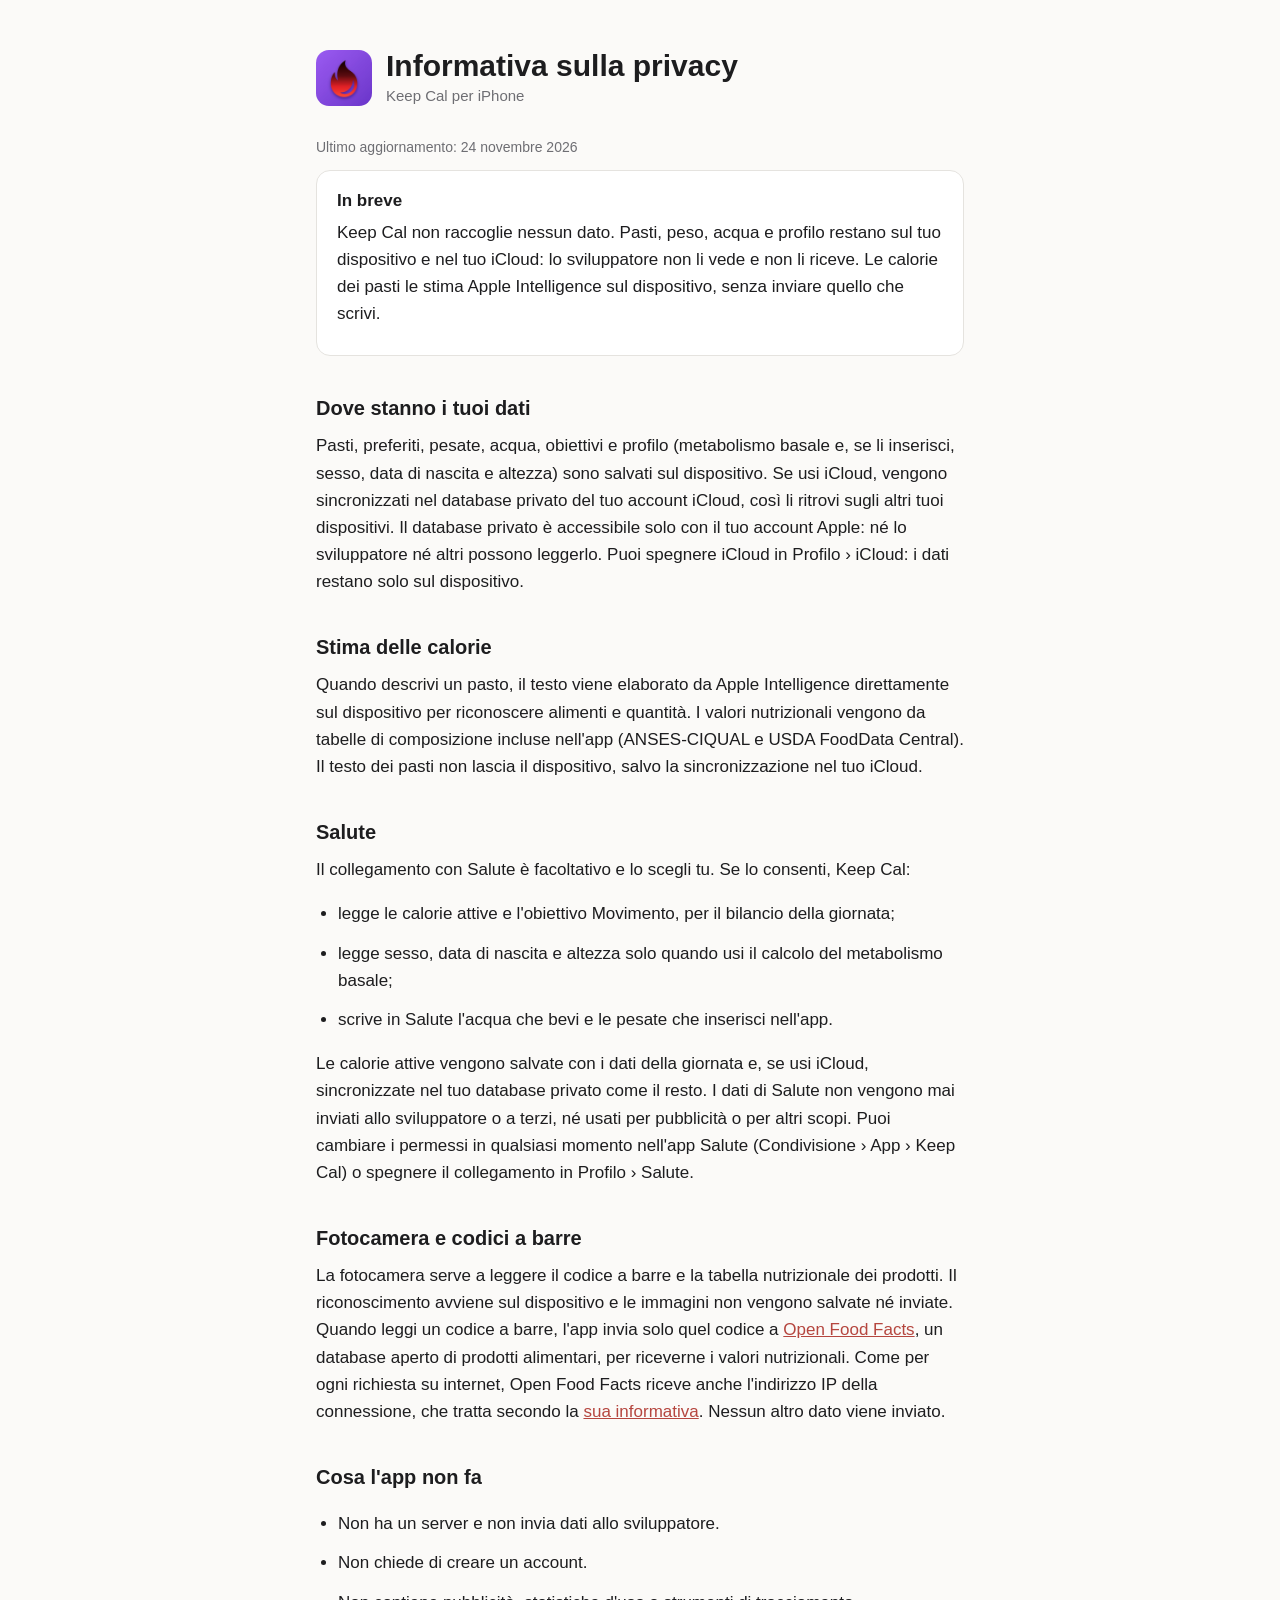
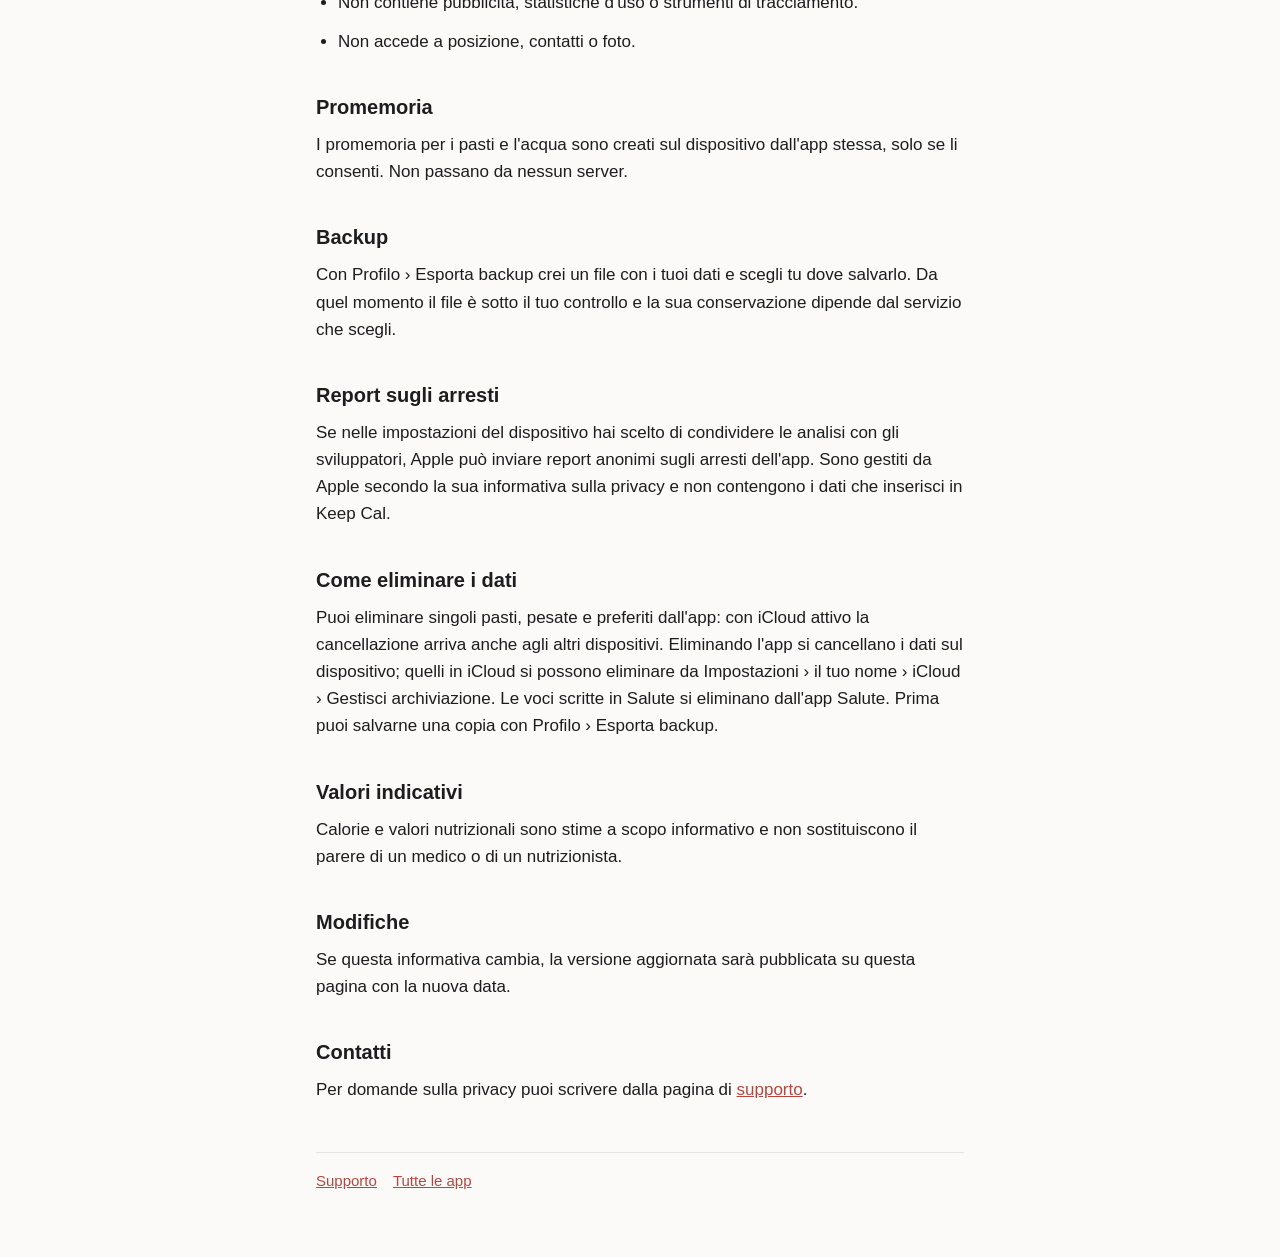
==== keepcal/privacy/index.html @ 27b0e308 "Pagine di supporto e privacy di Keep Cal Co-Authored-By: Claude Opus 5.5 <noreply@anthropic.com>" ====
<!doctype html>
<html lang="it">
<head>
<meta charset="utf-8">
<meta name="viewport" content="width=device-width, initial-scale=1">
<title>Keep Cal · Privacy</title>
<link rel="stylesheet" href="../../style.css">
</head>
<body>
<main>
  <header>
    <img src="../icon.png" alt="">
    <div>
      <h1>Informativa sulla privacy</h1>
      <p>Keep Cal per iPhone</p>
    </div>
  </header>

  <p class="updated">Ultimo aggiornamento: 24 novembre 2026</p>

  <div class="card">
    <h3>In breve</h3>
    <p>Keep Cal non raccoglie nessun dato. Pasti, peso, acqua e profilo restano sul tuo dispositivo e nel tuo iCloud: lo sviluppatore non li vede e non li riceve. Le calorie dei pasti le stima Apple Intelligence sul dispositivo, senza inviare quello che scrivi.</p>
  </div>

  <h2>Dove stanno i tuoi dati</h2>
  <p>Pasti, preferiti, pesate, acqua, obiettivi e profilo (metabolismo basale e, se li inserisci, sesso, data di nascita e altezza) sono salvati sul dispositivo. Se usi iCloud, vengono sincronizzati nel database privato del tuo account iCloud, così li ritrovi sugli altri tuoi dispositivi. Il database privato è accessibile solo con il tuo account Apple: né lo sviluppatore né altri possono leggerlo. Puoi spegnere iCloud in Profilo › iCloud: i dati restano solo sul dispositivo.</p>

  <h2>Stima delle calorie</h2>
  <p>Quando descrivi un pasto, il testo viene elaborato da Apple Intelligence direttamente sul dispositivo per riconoscere alimenti e quantità. I valori nutrizionali vengono da tabelle di composizione incluse nell'app (ANSES-CIQUAL e USDA FoodData Central). Il testo dei pasti non lascia il dispositivo, salvo la sincronizzazione nel tuo iCloud.</p>

  <h2>Salute</h2>
  <p>Il collegamento con Salute è facoltativo e lo scegli tu. Se lo consenti, Keep Cal:</p>
  <ul>
    <li>legge le calorie attive e l'obiettivo Movimento, per il bilancio della giornata;</li>
    <li>legge sesso, data di nascita e altezza solo quando usi il calcolo del metabolismo basale;</li>
    <li>scrive in Salute l'acqua che bevi e le pesate che inserisci nell'app.</li>
  </ul>
  <p>Le calorie attive vengono salvate con i dati della giornata e, se usi iCloud, sincronizzate nel tuo database privato come il resto. I dati di Salute non vengono mai inviati allo sviluppatore o a terzi, né usati per pubblicità o per altri scopi. Puoi cambiare i permessi in qualsiasi momento nell'app Salute (Condivisione › App › Keep Cal) o spegnere il collegamento in Profilo › Salute.</p>

  <h2>Fotocamera e codici a barre</h2>
  <p>La fotocamera serve a leggere il codice a barre e la tabella nutrizionale dei prodotti. Il riconoscimento avviene sul dispositivo e le immagini non vengono salvate né inviate. Quando leggi un codice a barre, l'app invia solo quel codice a <a href="https://world.openfoodfacts.org/">Open Food Facts</a>, un database aperto di prodotti alimentari, per riceverne i valori nutrizionali. Come per ogni richiesta su internet, Open Food Facts riceve anche l'indirizzo IP della connessione, che tratta secondo la <a href="https://world.openfoodfacts.org/privacy">sua informativa</a>. Nessun altro dato viene inviato.</p>

  <h2>Cosa l'app non fa</h2>
  <ul>
    <li>Non ha un server e non invia dati allo sviluppatore.</li>
    <li>Non chiede di creare un account.</li>
    <li>Non contiene pubblicità, statistiche d'uso o strumenti di tracciamento.</li>
    <li>Non accede a posizione, contatti o foto.</li>
  </ul>

  <h2>Promemoria</h2>
  <p>I promemoria per i pasti e l'acqua sono creati sul dispositivo dall'app stessa, solo se li consenti. Non passano da nessun server.</p>

  <h2>Backup</h2>
  <p>Con Profilo › Esporta backup crei un file con i tuoi dati e scegli tu dove salvarlo. Da quel momento il file è sotto il tuo controllo e la sua conservazione dipende dal servizio che scegli.</p>

  <h2>Report sugli arresti</h2>
  <p>Se nelle impostazioni del dispositivo hai scelto di condividere le analisi con gli sviluppatori, Apple può inviare report anonimi sugli arresti dell'app. Sono gestiti da Apple secondo la sua informativa sulla privacy e non contengono i dati che inserisci in Keep Cal.</p>

  <h2>Come eliminare i dati</h2>
  <p>Puoi eliminare singoli pasti, pesate e preferiti dall'app: con iCloud attivo la cancellazione arriva anche agli altri dispositivi. Eliminando l'app si cancellano i dati sul dispositivo; quelli in iCloud si possono eliminare da Impostazioni › il tuo nome › iCloud › Gestisci archiviazione. Le voci scritte in Salute si eliminano dall'app Salute. Prima puoi salvarne una copia con Profilo › Esporta backup.</p>

  <h2>Valori indicativi</h2>
  <p>Calorie e valori nutrizionali sono stime a scopo informativo e non sostituiscono il parere di un medico o di un nutrizionista.</p>

  <h2>Modifiche</h2>
  <p>Se questa informativa cambia, la versione aggiornata sarà pubblicata su questa pagina con la nuova data.</p>

  <h2>Contatti</h2>
  <p>Per domande sulla privacy puoi scrivere dalla pagina di <a href="../supporto/">supporto</a>.</p>

  <nav><a href="../supporto/">Supporto</a><a href="../../">Tutte le app</a></nav>
</main>
</body>
</html>
---- style.css ----
:root {
  --bg: #fbfaf8;
  --text: #1d1d1f;
  --muted: #6e6e73;
  --line: #e5e3df;
  --accent: #b5463f;
  --card: #ffffff;
}
@media (prefers-color-scheme: dark) {
  :root {
    --bg: #161617;
    --text: #f2f2f4;
    --muted: #a1a1a6;
    --line: #2e2e30;
    --accent: #e0726a;
    --card: #1f1f21;
  }
}
* { box-sizing: border-box; }
body {
  margin: 0;
  background: var(--bg);
  color: var(--text);
  font: 17px/1.6 -apple-system, BlinkMacSystemFont, "SF Pro Text", "Helvetica Neue", Arial, sans-serif;
  -webkit-text-size-adjust: 100%;
}
main { max-width: 680px; margin: 0 auto; padding: 48px 16px 64px; }
header { display: flex; align-items: center; gap: 14px; margin-bottom: 28px; }
header img { width: 56px; height: 56px; border-radius: 13px; }
header p { margin: 0; color: var(--muted); font-size: 15px; }
h1 { font-size: 30px; line-height: 1.2; margin: 0; }
h2 { font-size: 20px; margin: 36px 0 8px; }
h3 { font-size: 17px; margin: 22px 0 4px; }
p, li { margin: 0 0 12px; }
ul { padding-left: 22px; }
a { color: var(--accent); }
.card {
  background: var(--card);
  border: 1px solid var(--line);
  border-radius: 14px;
  padding: 16px 20px;
  margin: 12px 0;
}
.card h3 { margin-top: 0; }
.updated { color: var(--muted); font-size: 14px; }
nav { margin-top: 48px; padding-top: 16px; border-top: 1px solid var(--line); font-size: 15px; color: var(--muted); }
nav a { margin-right: 16px; }
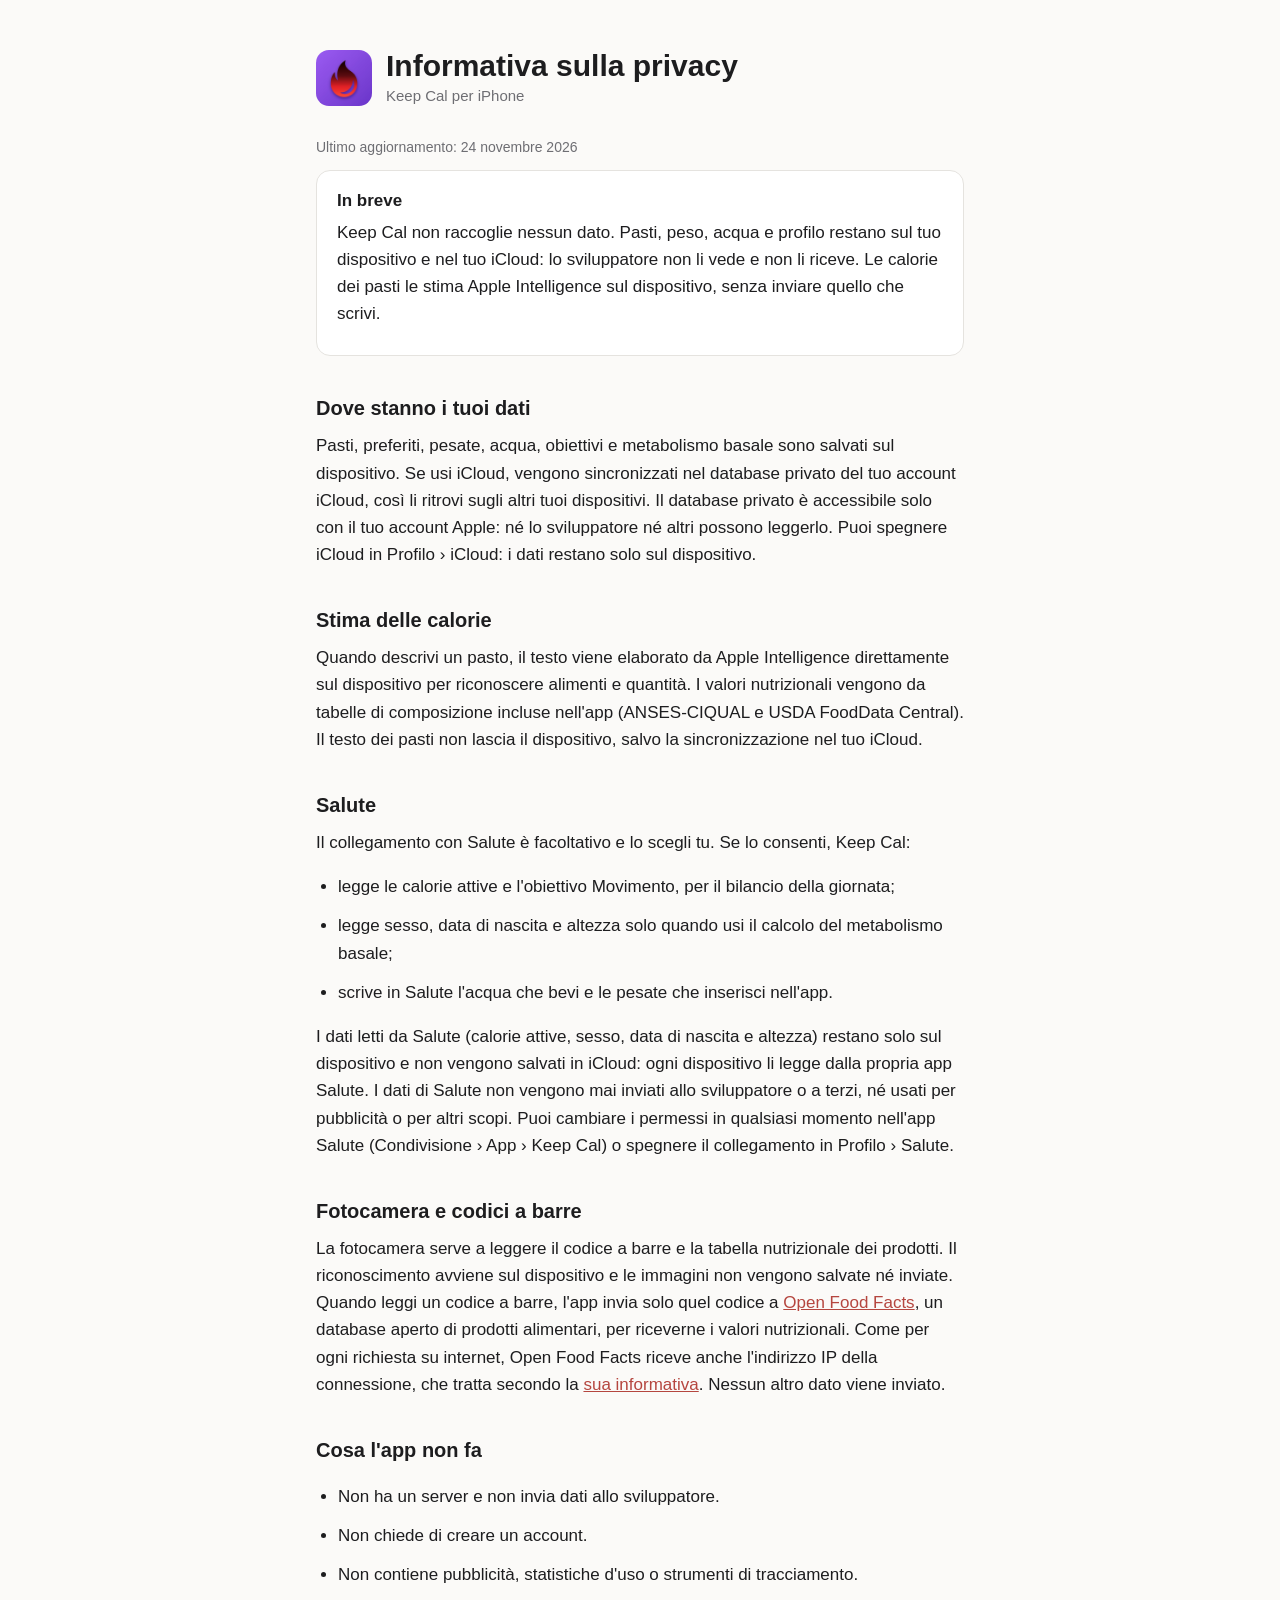
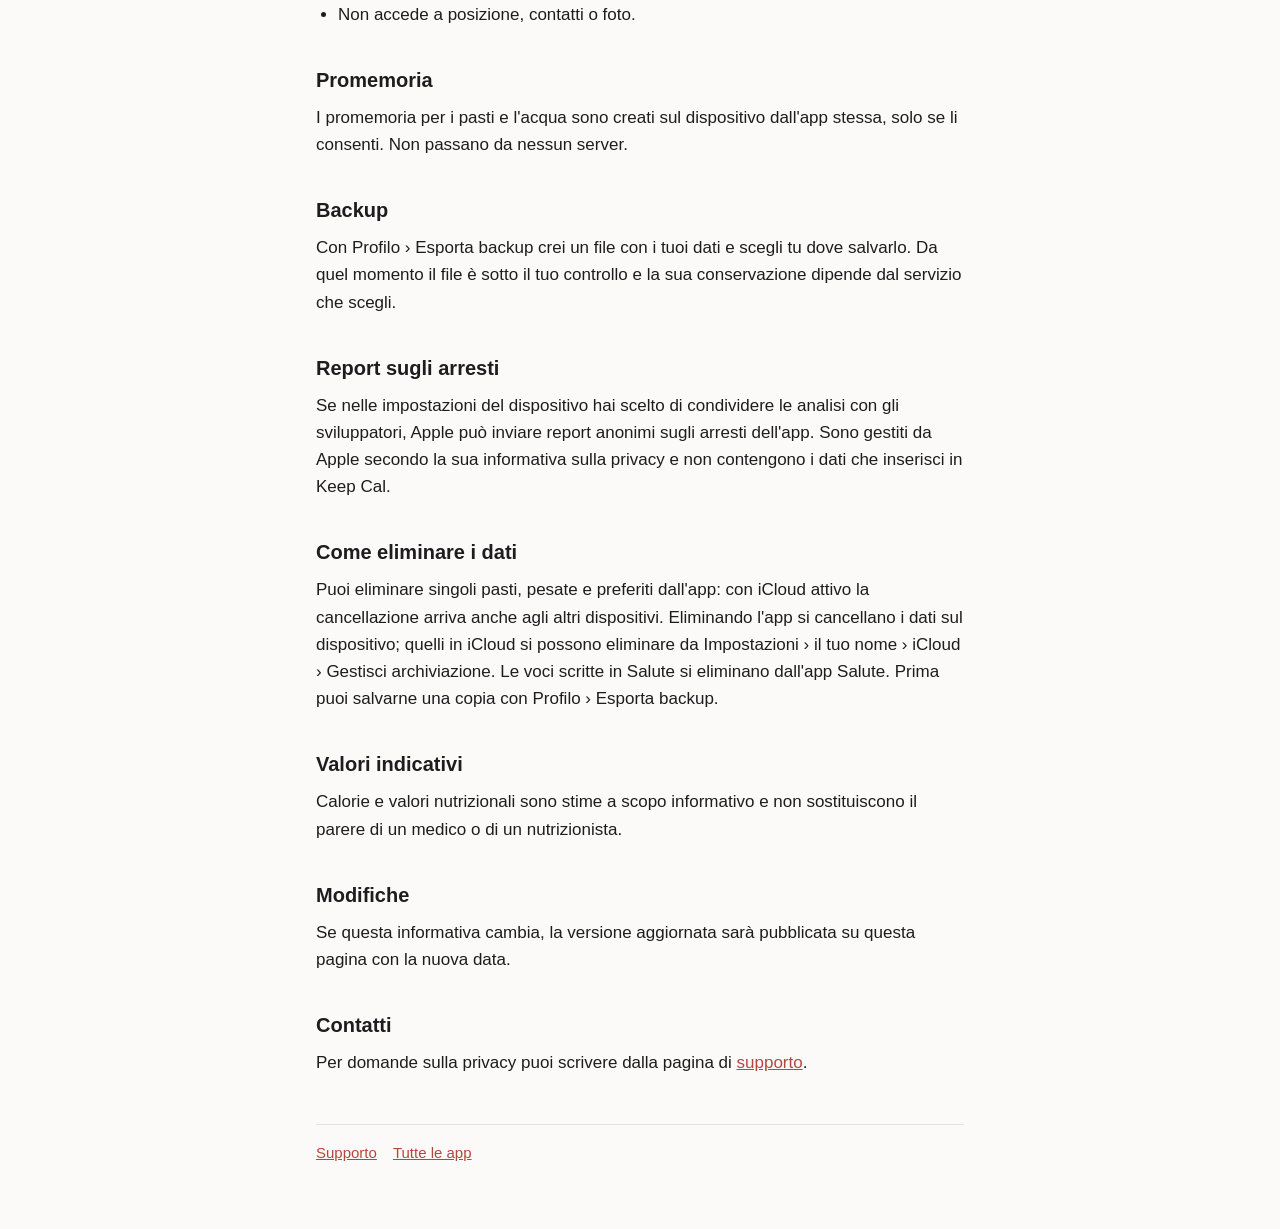
==== commit 55f742ba: "Keep Cal: i dati di Salute restano sul dispositivo Co-Authored-By: Claude Opus 5.5 <noreply@anthropi" ====
--- a/keepcal/privacy/index.html
+++ b/keepcal/privacy/index.html
@@ -24,7 +24,7 @@
   </div>
 
   <h2>Dove stanno i tuoi dati</h2>
-  <p>Pasti, preferiti, pesate, acqua, obiettivi e profilo (metabolismo basale e, se li inserisci, sesso, data di nascita e altezza) sono salvati sul dispositivo. Se usi iCloud, vengono sincronizzati nel database privato del tuo account iCloud, così li ritrovi sugli altri tuoi dispositivi. Il database privato è accessibile solo con il tuo account Apple: né lo sviluppatore né altri possono leggerlo. Puoi spegnere iCloud in Profilo › iCloud: i dati restano solo sul dispositivo.</p>
+  <p>Pasti, preferiti, pesate, acqua, obiettivi e metabolismo basale sono salvati sul dispositivo. Se usi iCloud, vengono sincronizzati nel database privato del tuo account iCloud, così li ritrovi sugli altri tuoi dispositivi. Il database privato è accessibile solo con il tuo account Apple: né lo sviluppatore né altri possono leggerlo. Puoi spegnere iCloud in Profilo › iCloud: i dati restano solo sul dispositivo.</p>
 
   <h2>Stima delle calorie</h2>
   <p>Quando descrivi un pasto, il testo viene elaborato da Apple Intelligence direttamente sul dispositivo per riconoscere alimenti e quantità. I valori nutrizionali vengono da tabelle di composizione incluse nell'app (ANSES-CIQUAL e USDA FoodData Central). Il testo dei pasti non lascia il dispositivo, salvo la sincronizzazione nel tuo iCloud.</p>
@@ -36,7 +36,7 @@
     <li>legge sesso, data di nascita e altezza solo quando usi il calcolo del metabolismo basale;</li>
     <li>scrive in Salute l'acqua che bevi e le pesate che inserisci nell'app.</li>
   </ul>
-  <p>Le calorie attive vengono salvate con i dati della giornata e, se usi iCloud, sincronizzate nel tuo database privato come il resto. I dati di Salute non vengono mai inviati allo sviluppatore o a terzi, né usati per pubblicità o per altri scopi. Puoi cambiare i permessi in qualsiasi momento nell'app Salute (Condivisione › App › Keep Cal) o spegnere il collegamento in Profilo › Salute.</p>
+  <p>I dati letti da Salute (calorie attive, sesso, data di nascita e altezza) restano solo sul dispositivo e non vengono salvati in iCloud: ogni dispositivo li legge dalla propria app Salute. I dati di Salute non vengono mai inviati allo sviluppatore o a terzi, né usati per pubblicità o per altri scopi. Puoi cambiare i permessi in qualsiasi momento nell'app Salute (Condivisione › App › Keep Cal) o spegnere il collegamento in Profilo › Salute.</p>
 
   <h2>Fotocamera e codici a barre</h2>
   <p>La fotocamera serve a leggere il codice a barre e la tabella nutrizionale dei prodotti. Il riconoscimento avviene sul dispositivo e le immagini non vengono salvate né inviate. Quando leggi un codice a barre, l'app invia solo quel codice a <a href="https://world.openfoodfacts.org/">Open Food Facts</a>, un database aperto di prodotti alimentari, per riceverne i valori nutrizionali. Come per ogni richiesta su internet, Open Food Facts riceve anche l'indirizzo IP della connessione, che tratta secondo la <a href="https://world.openfoodfacts.org/privacy">sua informativa</a>. Nessun altro dato viene inviato.</p>
